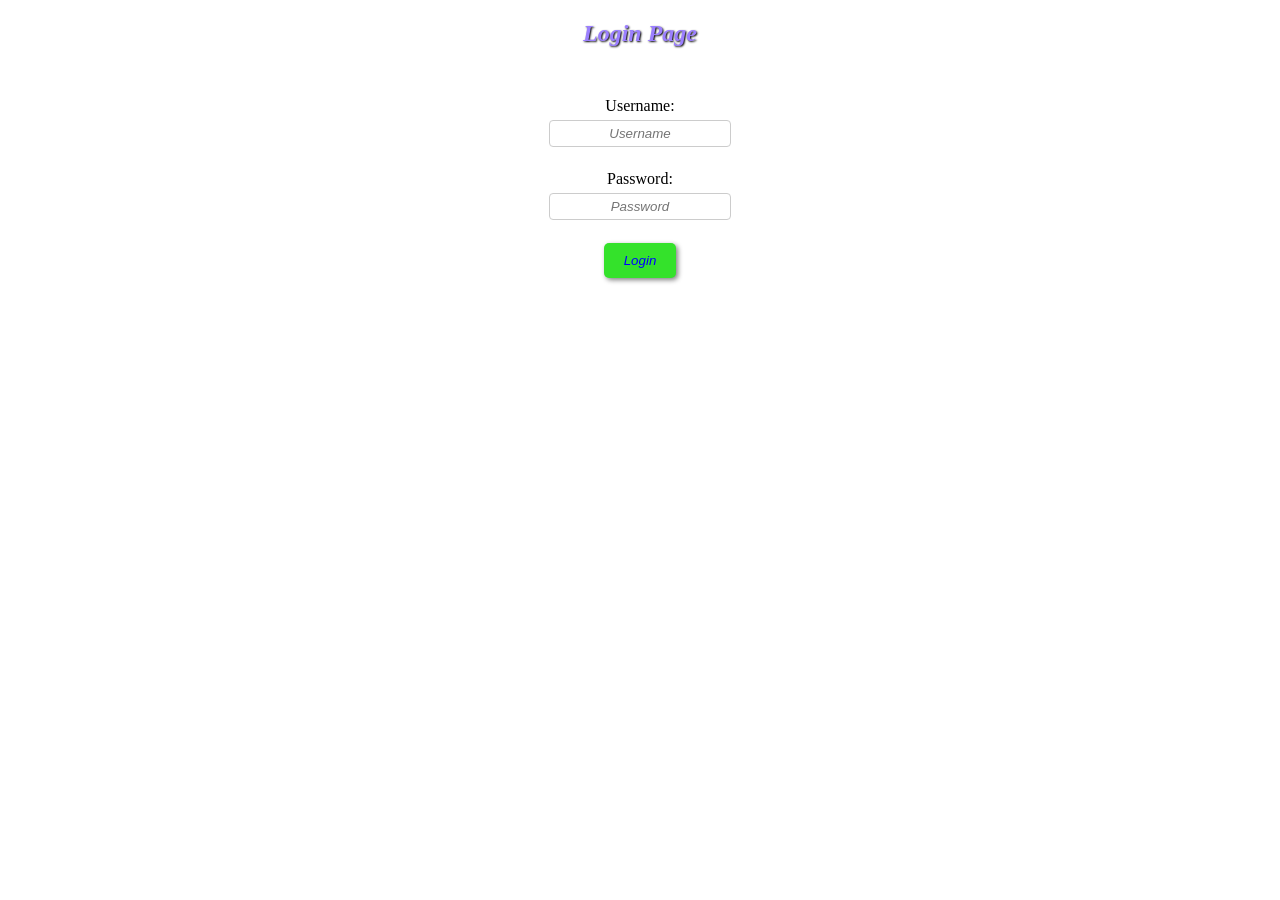
==== index.html @ 529ee186 "login.html changes to index.html" ====
<!DOCTYPE html>
<html lang="en">
<head>
  <meta charset="UTF-8">
  <meta name="viewport" content="width=device-width, initial-scale=1.0">
  <title>Login Page</title>
  <link rel="stylesheet" href="style.css">
  <script src="script.js"></script>
</head>
<body>
  <h2>Login Page</h2>
  <form onsubmit="return login()">
    <label for="Username">Username:</label>
    <input type="text" name="Username" id="Username" placeholder="Username"><br>

    <label for="Password">Password:</label>
    <input type="Password" name="Password" id="Password" placeholder="Password"><br>

    <button type="submit">Login</button>
  </form>

  <!-- Message area for feedback -->
  <p id="message" style="text-align:center; color:red;"></p>
</body>
</html>
---- style.css ----
button {
    color: blue;
    font-style: italic;
    background-color: rgb(52, 226, 43);
    box-shadow: 2px 2px 5px gray; /* neat shadow */
    padding: 10px 20px;
    border: none;
    border-radius: 5px;
    cursor: pointer;
}

button:hover {
    background-color: rgb(40, 180, 30); /* hover effect */
}

h2 {
    color: rgb(155, 127, 255);
    font-style: oblique;
    text-align: center;
    text-shadow: 1px 1px 2px black; /* subtle shadow */
}

input {
    color: black;
    font-style: italic;
    text-align: center;
    padding: 5px;
    margin: 5px;
    border: 1px solid #ccc;
    border-radius: 4px;
}

form {
    display: flex;
    flex-direction: column;
    align-items: center; /* now works because form is flex */
    margin-top: 50px;
}
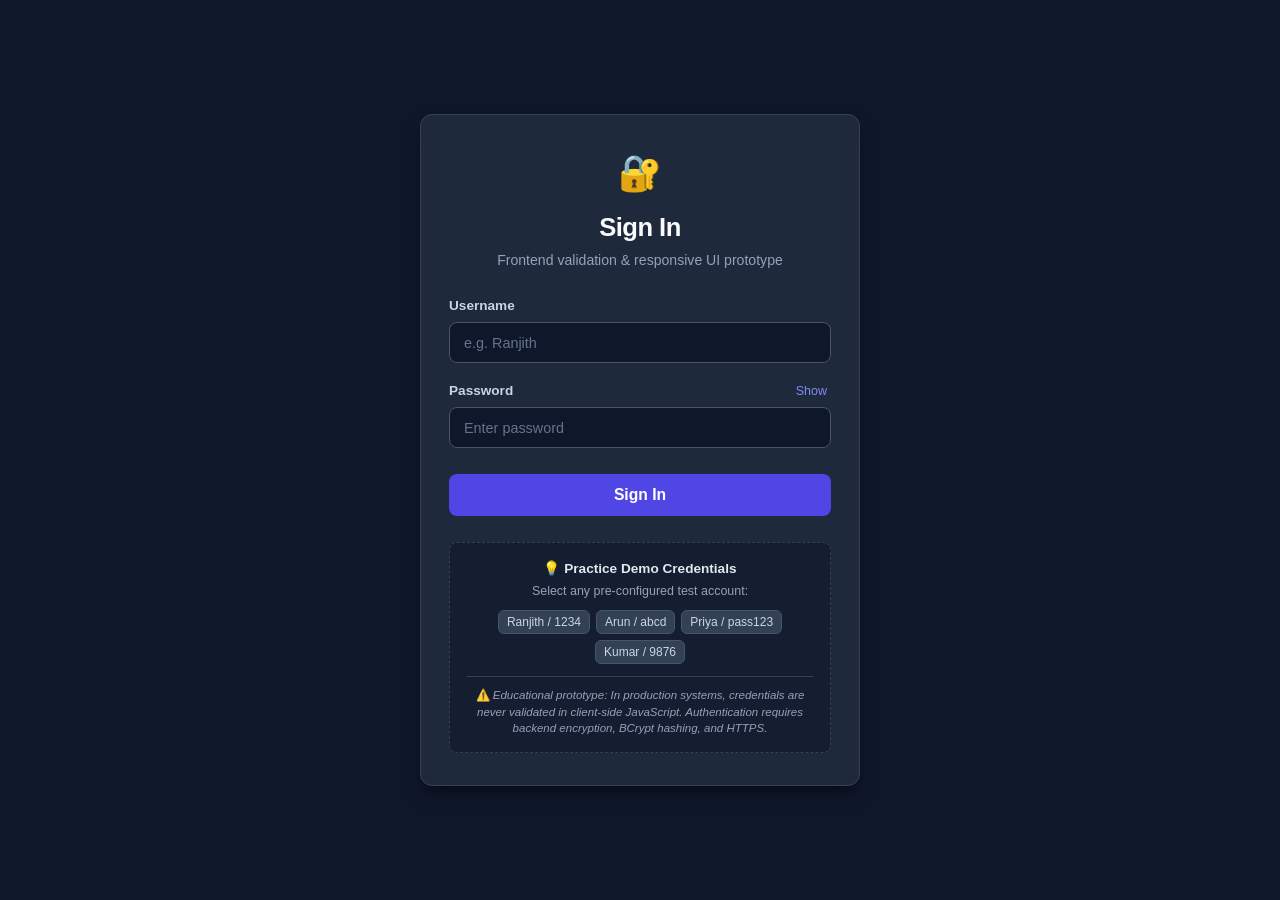
==== commit 35139168: "docs and feat: audit 4/4 - accessible validation, responsive UI, security architecture disclaimer, a" ====
--- a/index.html
+++ b/index.html
@@ -3,23 +3,72 @@
 <head>
   <meta charset="UTF-8">
   <meta name="viewport" content="width=device-width, initial-scale=1.0">
-  <title>Login Page</title>
+  <meta name="description" content="Frontend login interface demonstrating responsive design, accessible form validation, and page navigation.">
+  <title>Login Portal — Frontend Practice Prototype</title>
   <link rel="stylesheet" href="style.css">
-  <script src="script.js"></script>
 </head>
 <body>
-  <h2>Login Page</h2>
-  <form onsubmit="return login()">
-    <label for="Username">Username:</label>
-    <input type="text" name="Username" id="Username" placeholder="Username"><br>
+  <main class="page-wrapper">
+    <section class="login-card" aria-labelledby="form-heading">
+      <header class="card-header">
+        <div class="lock-icon" aria-hidden="true">🔐</div>
+        <h1 id="form-heading">Sign In</h1>
+        <p class="subtitle">Frontend validation &amp; responsive UI prototype</p>
+      </header>
 
-    <label for="Password">Password:</label>
-    <input type="Password" name="Password" id="Password" placeholder="Password"><br>
+      <!-- Accessible Alert Message Box -->
+      <div id="messageBox" class="message-box" role="alert" aria-live="polite" hidden></div>
 
-    <button type="submit">Login</button>
-  </form>
+      <form id="loginForm" novalidate>
+        <div class="form-group">
+          <label for="username">Username</label>
+          <input 
+            type="text" 
+            id="username" 
+            name="username" 
+            placeholder="e.g. Ranjith" 
+            autocomplete="username" 
+            required 
+            aria-required="true"
+          >
+        </div>
 
-  <!-- Message area for feedback -->
-  <p id="message" style="text-align:center; color:red;"></p>
+        <div class="form-group">
+          <div class="label-row">
+            <label for="password">Password</label>
+            <button type="button" id="togglePasswordBtn" class="toggle-btn" aria-label="Show password">Show</button>
+          </div>
+          <input 
+            type="password" 
+            id="password" 
+            name="password" 
+            placeholder="Enter password" 
+            autocomplete="current-password" 
+            required 
+            aria-required="true"
+          >
+        </div>
+
+        <button type="submit" id="submitBtn" class="btn-primary">Sign In</button>
+      </form>
+
+      <!-- Educational Notice & Demo Accounts -->
+      <aside class="demo-box" aria-label="Demo credentials">
+        <p class="demo-title">💡 <strong>Practice Demo Credentials</strong></p>
+        <p class="demo-subtitle">Select any pre-configured test account:</p>
+        <div class="demo-tags">
+          <button type="button" class="demo-chip" onclick="fillCredentials('Ranjith', '1234')">Ranjith / 1234</button>
+          <button type="button" class="demo-chip" onclick="fillCredentials('Arun', 'abcd')">Arun / abcd</button>
+          <button type="button" class="demo-chip" onclick="fillCredentials('Priya', 'pass123')">Priya / pass123</button>
+          <button type="button" class="demo-chip" onclick="fillCredentials('Kumar', '9876')">Kumar / 9876</button>
+        </div>
+        <p class="security-disclaimer">
+          ⚠️ <em>Educational prototype: In production systems, credentials are never validated in client-side JavaScript. Authentication requires backend encryption, BCrypt hashing, and HTTPS.</em>
+        </p>
+      </aside>
+    </section>
+  </main>
+
+  <script src="script.js"></script>
 </body>
 </html>
--- a/style.css
+++ b/style.css
@@ -1,38 +1,347 @@
-button {
-    color: blue;
-    font-style: italic;
-    background-color: rgb(52, 226, 43);
-    box-shadow: 2px 2px 5px gray; /* neat shadow */
-    padding: 10px 20px;
-    border: none;
-    border-radius: 5px;
-    cursor: pointer;
-}
-
-button:hover {
-    background-color: rgb(40, 180, 30); /* hover effect */
-}
-
-h2 {
-    color: rgb(155, 127, 255);
-    font-style: oblique;
-    text-align: center;
-    text-shadow: 1px 1px 2px black; /* subtle shadow */
+/* ==========================================================================
+   Modern Responsive Stylesheet & Accessible UI Theme
+   Project: Login Page Project (Frontend Validation Prototype)
+   ========================================================================== */
+
+:root {
+  --bg-page: #0f172a;
+  --bg-card: #1e293b;
+  --bg-input: #0f172a;
+  --border-card: #334155;
+  --border-input: #475569;
+  --border-focus: #6366f1;
+  --primary: #4f46e5;
+  --primary-hover: #4338ca;
+  --text-main: #f8fafc;
+  --text-muted: #94a3b8;
+  --error-bg: rgba(239, 68, 68, 0.15);
+  --error-border: #ef4444;
+  --error-text: #fca5a5;
+  --success-bg: rgba(16, 185, 129, 0.15);
+  --success-border: #10b981;
+  --success-text: #6ee7b7;
+  --font-family: -apple-system, BlinkMacSystemFont, "Segoe UI", Roboto, Oxygen, Ubuntu, Cantarell, sans-serif;
+  --radius: 12px;
+  --transition: all 0.2s ease-in-out;
+}
+
+* {
+  box-sizing: border-box;
+  margin: 0;
+  padding: 0;
+}
+
+body {
+  font-family: var(--font-family);
+  background-color: var(--bg-page);
+  color: var(--text-main);
+  min-height: 100vh;
+  display: flex;
+  align-items: center;
+  justify-content: center;
+  padding: 20px;
+  line-height: 1.5;
+}
+
+.page-wrapper {
+  width: 100%;
+  max-width: 440px;
+  display: flex;
+  justify-content: center;
+}
+
+/* Card Container */
+.login-card {
+  width: 100%;
+  background: var(--bg-card);
+  border: 1px solid var(--border-card);
+  border-radius: var(--radius);
+  padding: 32px 28px;
+  box-shadow: 0 10px 25px -5px rgba(0, 0, 0, 0.4), 0 8px 10px -6px rgba(0, 0, 0, 0.3);
+}
+
+/* Header */
+.card-header {
+  text-align: center;
+  margin-bottom: 24px;
+}
+
+.lock-icon {
+  font-size: 2.2rem;
+  margin-bottom: 8px;
+}
+
+.card-header h1 {
+  font-size: 1.6rem;
+  font-weight: 700;
+  color: var(--text-main);
+  letter-spacing: -0.02em;
+}
+
+.card-header .subtitle {
+  font-size: 0.88rem;
+  color: var(--text-muted);
+  margin-top: 4px;
+}
+
+/* Accessible Alert Message Box */
+.message-box {
+  border-radius: 8px;
+  padding: 10px 14px;
+  font-size: 0.88rem;
+  font-weight: 500;
+  margin-bottom: 18px;
+  text-align: left;
+  animation: fadeIn 0.25s ease-out;
+}
+
+.message-box.error {
+  background: var(--error-bg);
+  border: 1px solid var(--error-border);
+  color: var(--error-text);
+}
+
+.message-box.success {
+  background: var(--success-bg);
+  border: 1px solid var(--success-border);
+  color: var(--success-text);
+}
+
+@keyframes fadeIn {
+  from { opacity: 0; transform: translateY(-4px); }
+  to { opacity: 1; transform: translateY(0); }
+}
+
+/* Form Groups & Inputs */
+.form-group {
+  margin-bottom: 18px;
+}
+
+.label-row {
+  display: flex;
+  justify-content: space-between;
+  align-items: center;
+  margin-bottom: 6px;
+}
+
+label {
+  display: block;
+  font-size: 0.85rem;
+  font-weight: 600;
+  color: #cbd5e1;
+  margin-bottom: 6px;
+}
+
+.label-row label {
+  margin-bottom: 0;
+}
+
+.toggle-btn {
+  background: none;
+  border: none;
+  color: #818cf8;
+  font-size: 0.78rem;
+  cursor: pointer;
+  padding: 0 4px;
+  font-weight: 500;
+}
+
+.toggle-btn:hover {
+  text-decoration: underline;
+  color: #a5b4fc;
 }
 
 input {
-    color: black;
-    font-style: italic;
-    text-align: center;
-    padding: 5px;
-    margin: 5px;
-    border: 1px solid #ccc;
-    border-radius: 4px;
-}
-
-form {
-    display: flex;
-    flex-direction: column;
-    align-items: center; /* now works because form is flex */
-    margin-top: 50px;
-}
+  width: 100%;
+  padding: 11px 14px;
+  font-size: 0.95rem;
+  background-color: var(--bg-input);
+  border: 1px solid var(--border-input);
+  border-radius: 8px;
+  color: var(--text-main);
+  transition: var(--transition);
+}
+
+input:focus {
+  outline: none;
+  border-color: var(--border-focus);
+  box-shadow: 0 0 0 3px rgba(99, 102, 241, 0.25);
+}
+
+input::placeholder {
+  color: #64748b;
+  font-size: 0.9rem;
+}
+
+/* Primary Button */
+.btn-primary {
+  width: 100%;
+  padding: 12px;
+  background-color: var(--primary);
+  color: #ffffff;
+  font-size: 0.98rem;
+  font-weight: 600;
+  border: none;
+  border-radius: 8px;
+  cursor: pointer;
+  transition: var(--transition);
+  margin-top: 8px;
+}
+
+.btn-primary:hover {
+  background-color: var(--primary-hover);
+  transform: translateY(-1px);
+}
+
+.btn-primary:active {
+  transform: translateY(0);
+}
+
+.btn-primary:focus-visible {
+  outline: 3px solid #818cf8;
+  outline-offset: 2px;
+}
+
+/* Demo Credentials Box */
+.demo-box {
+  margin-top: 26px;
+  padding: 16px;
+  background: rgba(15, 23, 42, 0.6);
+  border: 1px dashed var(--border-card);
+  border-radius: 8px;
+  text-align: center;
+}
+
+.demo-title {
+  font-size: 0.85rem;
+  color: #e2e8f0;
+}
+
+.demo-subtitle {
+  font-size: 0.78rem;
+  color: var(--text-muted);
+  margin-top: 2px;
+  margin-bottom: 10px;
+}
+
+.demo-tags {
+  display: flex;
+  flex-wrap: wrap;
+  gap: 6px;
+  justify-content: center;
+  margin-bottom: 12px;
+}
+
+.demo-chip {
+  background: #334155;
+  color: #cbd5e1;
+  border: 1px solid #475569;
+  border-radius: 6px;
+  padding: 4px 8px;
+  font-size: 0.75rem;
+  cursor: pointer;
+  transition: var(--transition);
+}
+
+.demo-chip:hover {
+  background: #475569;
+  color: #f8fafc;
+  border-color: #64748b;
+}
+
+.security-disclaimer {
+  font-size: 0.72rem;
+  color: #94a3b8;
+  line-height: 1.4;
+  border-top: 1px solid #334155;
+  padding-top: 10px;
+}
+
+/* Welcome Page Specific Styles */
+.welcome-card {
+  max-width: 600px;
+  text-align: left;
+}
+
+.welcome-header {
+  border-bottom: 1px solid var(--border-card);
+  padding-bottom: 16px;
+  margin-bottom: 20px;
+}
+
+.welcome-header h1 {
+  font-size: 1.7rem;
+  color: var(--text-main);
+}
+
+.badge-auth {
+  display: inline-block;
+  background: rgba(16, 185, 129, 0.2);
+  color: #34d399;
+  border: 1px solid #059669;
+  border-radius: 6px;
+  padding: 3px 8px;
+  font-size: 0.75rem;
+  font-weight: 600;
+  margin-top: 6px;
+}
+
+.welcome-body p {
+  font-size: 0.95rem;
+  color: #cbd5e1;
+  margin-bottom: 16px;
+  line-height: 1.6;
+}
+
+.info-panel {
+  background: rgba(15, 23, 42, 0.7);
+  border-left: 4px solid var(--primary);
+  padding: 14px 16px;
+  border-radius: 0 8px 8px 0;
+  margin: 18px 0;
+}
+
+.info-panel h3 {
+  font-size: 0.95rem;
+  color: #e2e8f0;
+  margin-bottom: 6px;
+}
+
+.info-panel p {
+  font-size: 0.85rem;
+  color: #94a3b8;
+  margin-bottom: 0;
+}
+
+.btn-secondary {
+  display: inline-block;
+  padding: 10px 18px;
+  background: #334155;
+  color: #f8fafc;
+  border: 1px solid #475569;
+  border-radius: 8px;
+  text-decoration: none;
+  font-size: 0.9rem;
+  font-weight: 600;
+  cursor: pointer;
+  transition: var(--transition);
+  margin-top: 10px;
+}
+
+.btn-secondary:hover {
+  background: #475569;
+  color: #ffffff;
+}
+
+/* Responsive adjustments */
+@media (max-width: 480px) {
+  body {
+    padding: 12px;
+  }
+  .login-card {
+    padding: 24px 18px;
+  }
+  .card-header h1 {
+    font-size: 1.4rem;
+  }
+}
